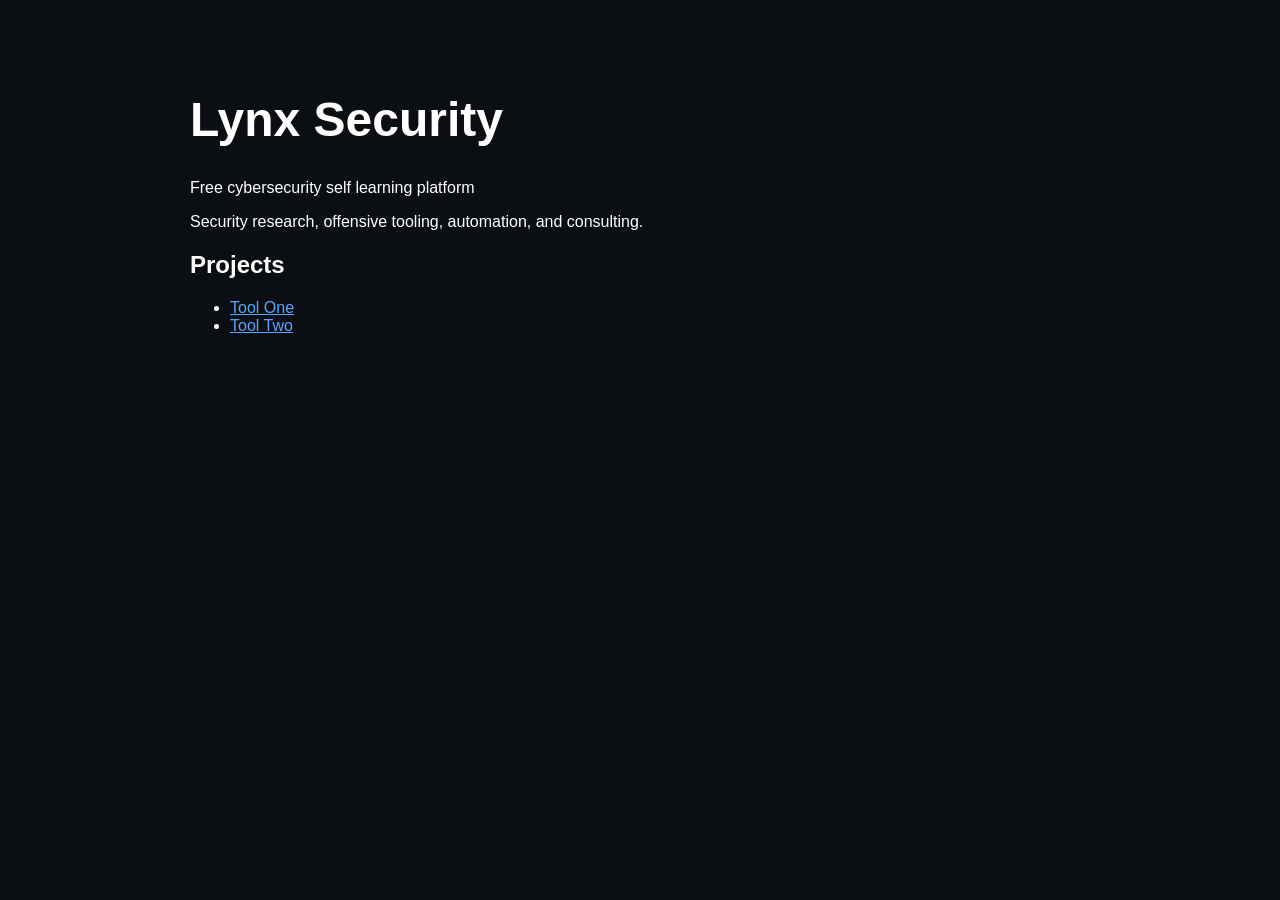
==== index.html @ e8699bb4 "feat: add initial Lynx Security landing page Agent-Logs-Url: https://github.com/lynx-security/lynx-s" ====
<!DOCTYPE html>
<html lang="en">
<head>
  <meta charset="UTF-8">
  <meta name="viewport" content="width=device-width,initial-scale=1">
  <title>Lynx Security</title>
  <style>
    body{
      background:#0b0f14;
      color:white;
      font-family:Arial,sans-serif;
      max-width:900px;
      margin:auto;
      padding:60px 20px;
    }
    h1{font-size:48px;}
    a{color:#58a6ff;}
  </style>
</head>
<body>
  <h1>Lynx Security</h1>
  <p>Free cybersecurity self learning platform</p>
  <p>Security research, offensive tooling, automation, and consulting.</p>

  <h2>Projects</h2>
  <ul>
    <li><a href="#">Tool One</a></li>
    <li><a href="#">Tool Two</a></li>
  </ul>
</body>
</html>
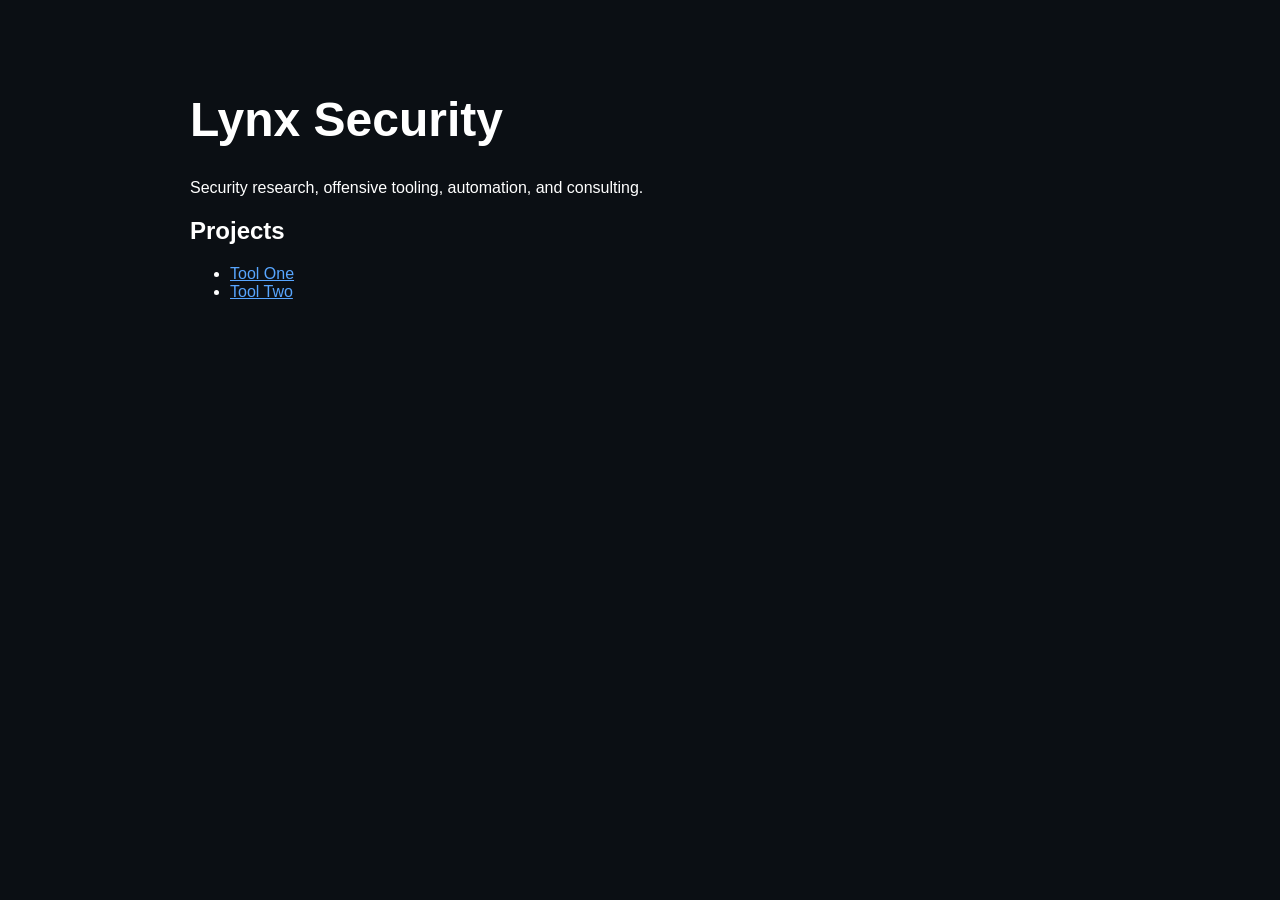
==== commit 91055003: "Add initial HTML structure for Lynx Security" ====
--- a/index.html
+++ b/index.html
@@ -19,7 +19,6 @@
 </head>
 <body>
   <h1>Lynx Security</h1>
-  <p>Free cybersecurity self learning platform</p>
   <p>Security research, offensive tooling, automation, and consulting.</p>
 
   <h2>Projects</h2>
@@ -29,3 +28,4 @@
   </ul>
 </body>
 </html>
+
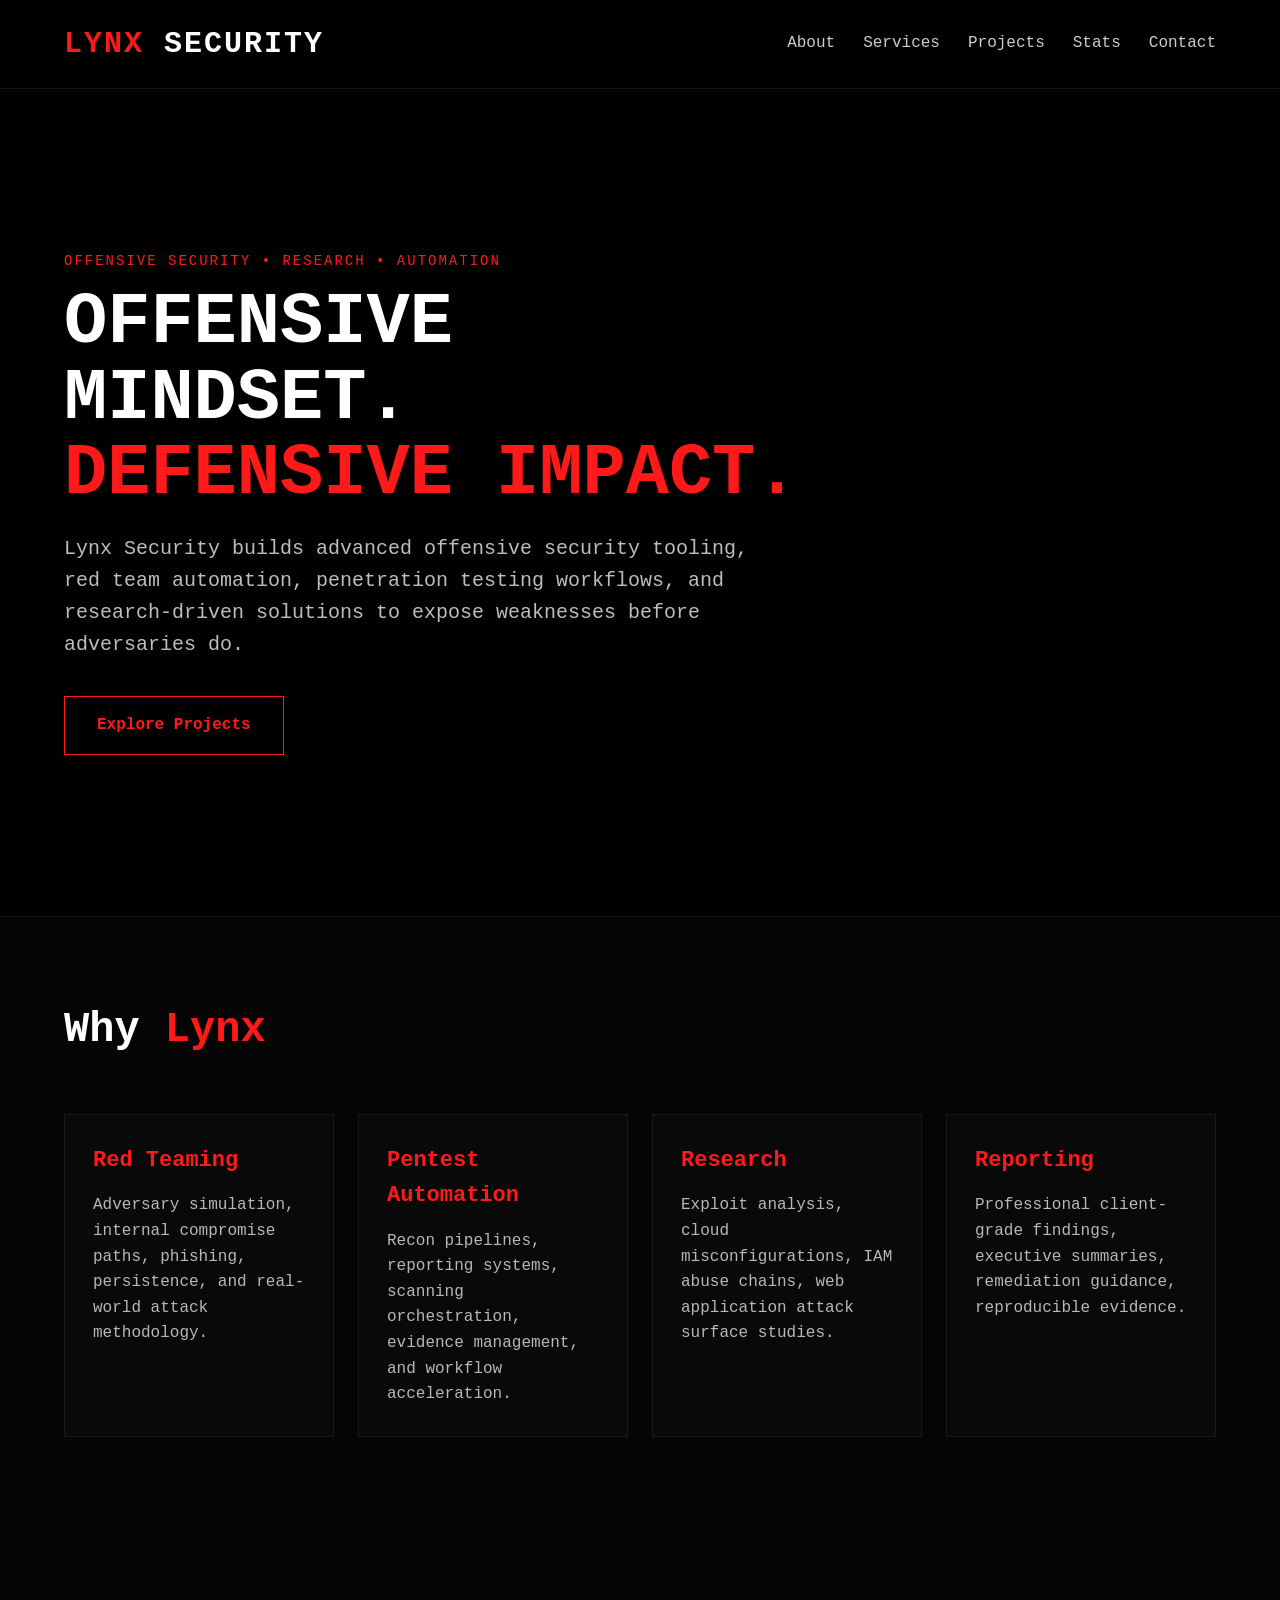
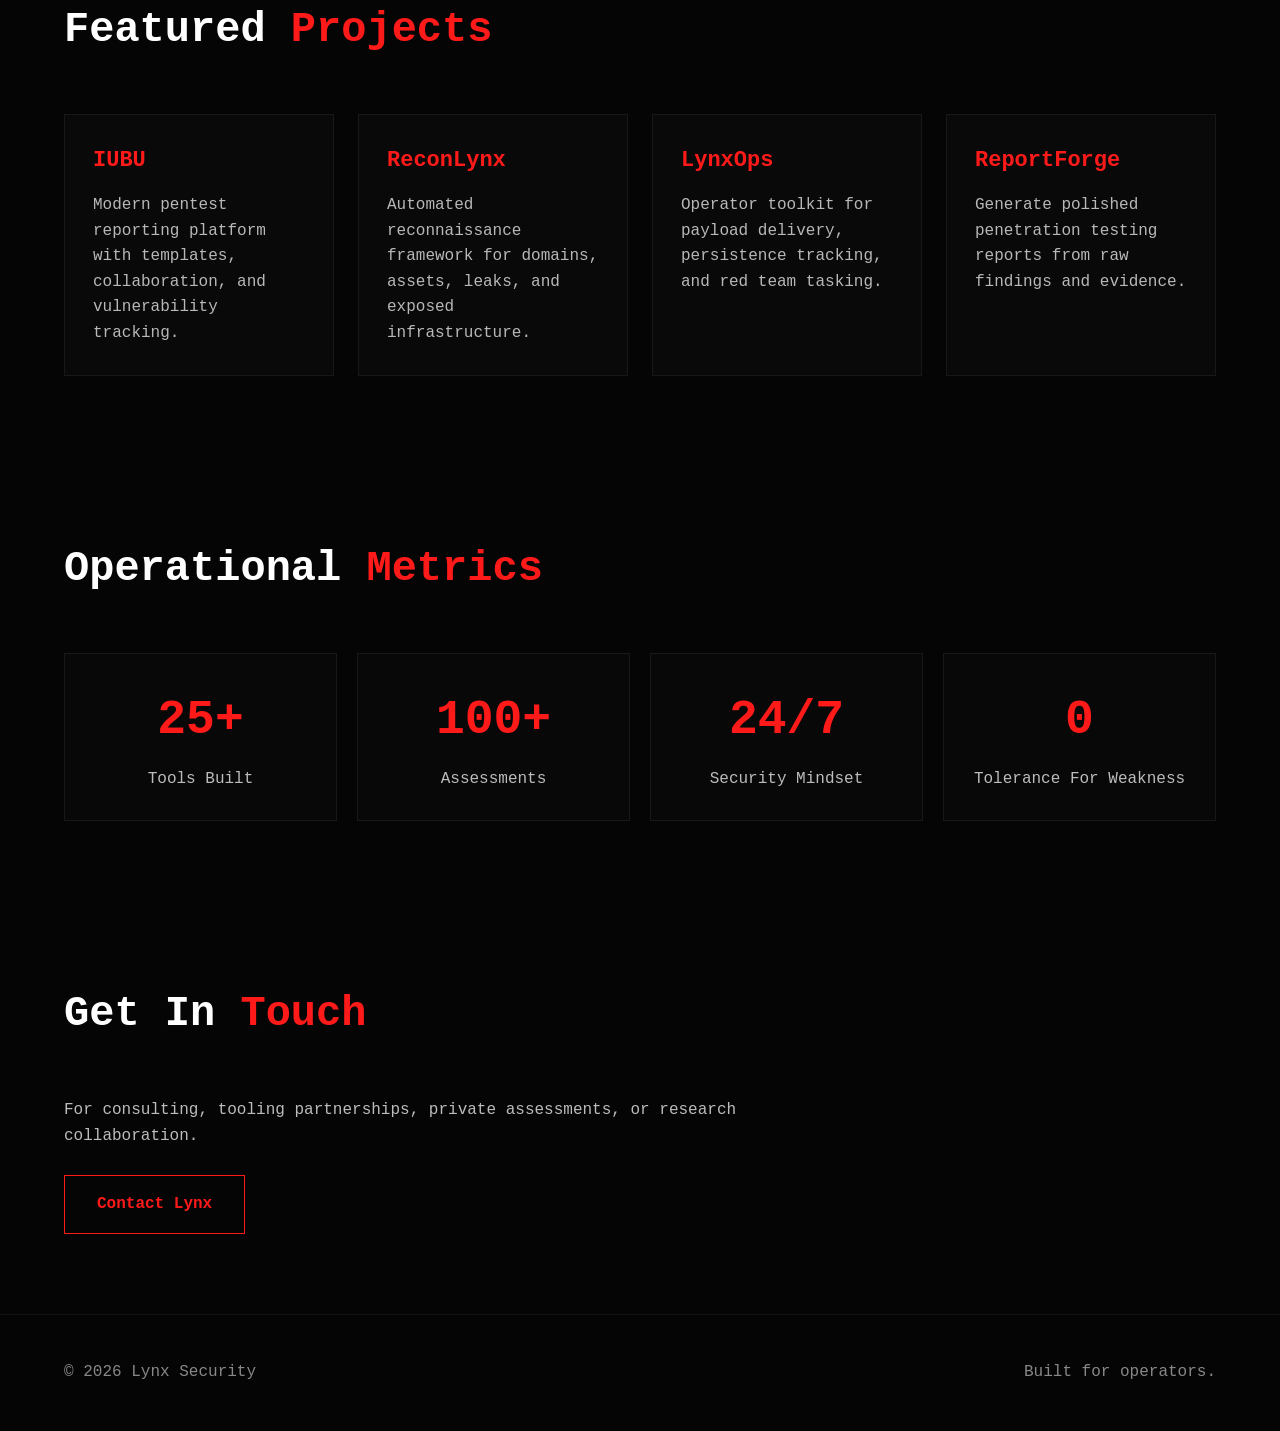
==== commit f536d95d: "Refactor index.html with new layout and styles" ====
--- a/index.html
+++ b/index.html
@@ -1,31 +1,374 @@
 <!DOCTYPE html>
 <html lang="en">
 <head>
-  <meta charset="UTF-8">
-  <meta name="viewport" content="width=device-width,initial-scale=1">
-  <title>Lynx Security</title>
-  <style>
-    body{
-      background:#0b0f14;
-      color:white;
-      font-family:Arial,sans-serif;
-      max-width:900px;
-      margin:auto;
-      padding:60px 20px;
-    }
-    h1{font-size:48px;}
-    a{color:#58a6ff;}
-  </style>
+<meta charset="UTF-8">
+<meta name="viewport" content="width=device-width, initial-scale=1.0">
+<title>Lynx Security</title>
+<style>
+*{
+    margin:0;
+    padding:0;
+    box-sizing:border-box;
+}
+
+body{
+    background:#050505;
+    color:#ffffff;
+    font-family:Consolas, monospace;
+    line-height:1.6;
+}
+
+a{
+    text-decoration:none;
+    color:inherit;
+}
+
+.container{
+    width:90%;
+    max-width:1400px;
+    margin:auto;
+}
+
+header{
+    border-bottom:1px solid #161616;
+    background:#000;
+    position:sticky;
+    top:0;
+    z-index:1000;
+}
+
+nav{
+    display:flex;
+    justify-content:space-between;
+    align-items:center;
+    padding:20px 0;
+}
+
+.logo{
+    font-size:30px;
+    font-weight:900;
+    color:#ff1a1a;
+    letter-spacing:2px;
+}
+
+.logo span{
+    color:#fff;
+}
+
+nav ul{
+    list-style:none;
+    display:flex;
+    gap:28px;
+}
+
+nav ul li a{
+    color:#ccc;
+    transition:0.2s;
+}
+
+nav ul li a:hover{
+    color:#ff1a1a;
+}
+
+.hero{
+    min-height:92vh;
+    display:flex;
+    align-items:center;
+    background:
+    linear-gradient(rgba(0,0,0,.75), rgba(0,0,0,.88)),
+    url("https://images.unsplash.com/photo-1518770660439-4636190af475?auto=format&fit=crop&w=1600&q=80");
+    background-size:cover;
+    background-position:center;
+    border-bottom:1px solid #111;
+}
+
+.hero-content{
+    max-width:760px;
+    padding:80px 0;
+}
+
+.tag{
+    color:#ff1a1a;
+    margin-bottom:14px;
+    font-size:14px;
+    letter-spacing:2px;
+}
+
+.hero h1{
+    font-size:72px;
+    line-height:1.05;
+    margin-bottom:20px;
+}
+
+.hero h1 span{
+    color:#ff1a1a;
+}
+
+.hero p{
+    color:#bdbdbd;
+    font-size:20px;
+    max-width:700px;
+    margin-bottom:35px;
+}
+
+.btn{
+    display:inline-block;
+    padding:16px 32px;
+    border:1px solid #ff1a1a;
+    color:#ff1a1a;
+    font-weight:bold;
+    transition:.25s;
+}
+
+.btn:hover{
+    background:#ff1a1a;
+    color:#000;
+}
+
+.section{
+    padding:80px 0;
+}
+
+.section-title{
+    font-size:42px;
+    margin-bottom:50px;
+}
+
+.section-title span{
+    color:#ff1a1a;
+}
+
+.grid{
+    display:grid;
+    grid-template-columns:repeat(auto-fit,minmax(260px,1fr));
+    gap:24px;
+}
+
+.card{
+    border:1px solid #181818;
+    background:#090909;
+    padding:28px;
+    transition:.25s;
+}
+
+.card:hover{
+    border-color:#ff1a1a;
+    transform:translateY(-4px);
+}
+
+.card h3{
+    color:#ff1a1a;
+    margin-bottom:15px;
+    font-size:22px;
+}
+
+.card p{
+    color:#b8b8b8;
+}
+
+.stats{
+    display:grid;
+    grid-template-columns:repeat(auto-fit,minmax(220px,1fr));
+    gap:20px;
+}
+
+.stat{
+    text-align:center;
+    padding:28px;
+    border:1px solid #181818;
+    background:#080808;
+}
+
+.stat h2{
+    color:#ff1a1a;
+    font-size:48px;
+}
+
+.stat p{
+    color:#bcbcbc;
+    margin-top:8px;
+}
+
+footer{
+    border-top:1px solid #111;
+    padding:45px 0;
+    color:#888;
+}
+
+footer .foot{
+    display:flex;
+    justify-content:space-between;
+    flex-wrap:wrap;
+    gap:20px;
+}
+
+@media(max-width:900px){
+
+.hero h1{
+    font-size:52px;
+}
+
+nav{
+    flex-direction:column;
+    gap:18px;
+}
+
+nav ul{
+    flex-wrap:wrap;
+    justify-content:center;
+}
+}
+
+@media(max-width:600px){
+
+.hero h1{
+    font-size:40px;
+}
+
+.hero p{
+    font-size:17px;
+}
+
+.section-title{
+    font-size:32px;
+}
+}
+</style>
 </head>
 <body>
-  <h1>Lynx Security</h1>
-  <p>Security research, offensive tooling, automation, and consulting.</p>
-
-  <h2>Projects</h2>
-  <ul>
-    <li><a href="#">Tool One</a></li>
-    <li><a href="#">Tool Two</a></li>
-  </ul>
+
+<header>
+<div class="container">
+<nav>
+<div class="logo">LYNX <span>SECURITY</span></div>
+
+<ul>
+<li><a href="#about">About</a></li>
+<li><a href="#services">Services</a></li>
+<li><a href="#projects">Projects</a></li>
+<li><a href="#stats">Stats</a></li>
+<li><a href="#contact">Contact</a></li>
+</ul>
+</nav>
+</div>
+</header>
+
+<section class="hero">
+<div class="container">
+<div class="hero-content">
+<div class="tag">OFFENSIVE SECURITY • RESEARCH • AUTOMATION</div>
+<h1>OFFENSIVE MINDSET.<br><span>DEFENSIVE IMPACT.</span></h1>
+<p>
+Lynx Security builds advanced offensive security tooling, red team automation,
+penetration testing workflows, and research-driven solutions to expose weaknesses before adversaries do.
+</p>
+<a href="#projects" class="btn">Explore Projects</a>
+</div>
+</div>
+</section>
+
+<section class="section" id="about">
+<div class="container">
+<h2 class="section-title">Why <span>Lynx</span></h2>
+
+<div class="grid">
+<div class="card">
+<h3>Red Teaming</h3>
+<p>Adversary simulation, internal compromise paths, phishing, persistence, and real-world attack methodology.</p>
+</div>
+
+<div class="card">
+<h3>Pentest Automation</h3>
+<p>Recon pipelines, reporting systems, scanning orchestration, evidence management, and workflow acceleration.</p>
+</div>
+
+<div class="card">
+<h3>Research</h3>
+<p>Exploit analysis, cloud misconfigurations, IAM abuse chains, web application attack surface studies.</p>
+</div>
+
+<div class="card">
+<h3>Reporting</h3>
+<p>Professional client-grade findings, executive summaries, remediation guidance, reproducible evidence.</p>
+</div>
+</div>
+</div>
+</section>
+
+<section class="section" id="projects">
+<div class="container">
+<h2 class="section-title">Featured <span>Projects</span></h2>
+
+<div class="grid">
+<div class="card">
+<h3>IUBU</h3>
+<p>Modern pentest reporting platform with templates, collaboration, and vulnerability tracking.</p>
+</div>
+
+<div class="card">
+<h3>ReconLynx</h3>
+<p>Automated reconnaissance framework for domains, assets, leaks, and exposed infrastructure.</p>
+</div>
+
+<div class="card">
+<h3>LynxOps</h3>
+<p>Operator toolkit for payload delivery, persistence tracking, and red team tasking.</p>
+</div>
+
+<div class="card">
+<h3>ReportForge</h3>
+<p>Generate polished penetration testing reports from raw findings and evidence.</p>
+</div>
+</div>
+</div>
+</section>
+
+<section class="section" id="stats">
+<div class="container">
+<h2 class="section-title">Operational <span>Metrics</span></h2>
+
+<div class="stats">
+<div class="stat">
+<h2>25+</h2>
+<p>Tools Built</p>
+</div>
+
+<div class="stat">
+<h2>100+</h2>
+<p>Assessments</p>
+</div>
+
+<div class="stat">
+<h2>24/7</h2>
+<p>Security Mindset</p>
+</div>
+
+<div class="stat">
+<h2>0</h2>
+<p>Tolerance For Weakness</p>
+</div>
+</div>
+</div>
+</section>
+
+<section class="section" id="contact">
+<div class="container">
+<h2 class="section-title">Get In <span>Touch</span></h2>
+<p style="color:#bcbcbc; max-width:700px; margin-bottom:25px;">
+For consulting, tooling partnerships, private assessments, or research collaboration.
+</p>
+<a href="mailto:contact@lynx-security.com" class="btn">Contact Lynx</a>
+</div>
+</section>
+
+<footer>
+<div class="container">
+<div class="foot">
+<div>© 2026 Lynx Security</div>
+<div>Built for operators.</div>
+</div>
+</div>
+</footer>
+
 </body>
 </html>
-
